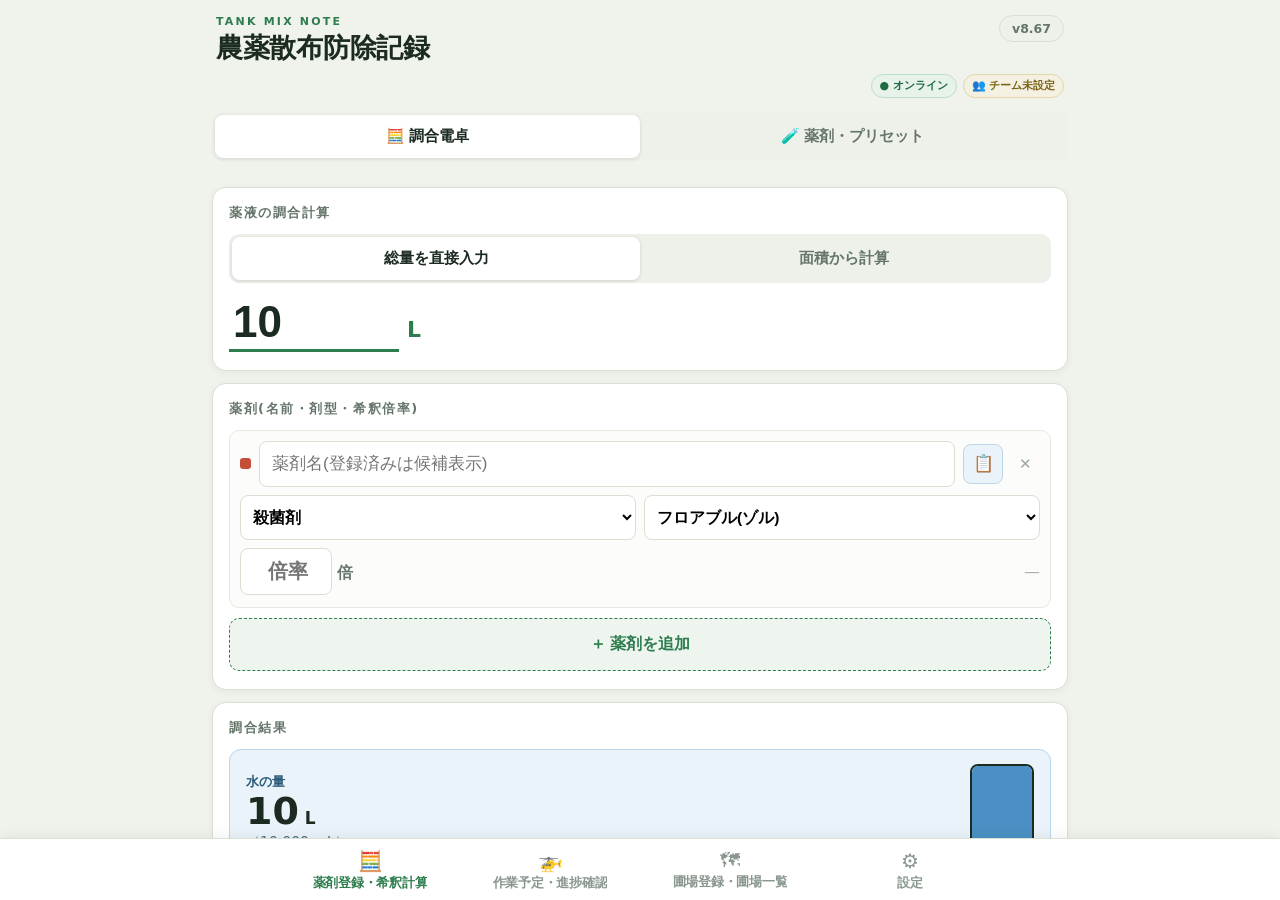
==== index.html @ cd99728a "散布済チェックを進捗地図へ移し、地図を指で回せるようにした(v8.67) ・進捗地図で圃場をタップ →「✓ 散布済にする」で切り替え。   作業一覧の行頭のチェックは外し、一覧側は実績入力だけに戻した" ====
<!DOCTYPE html>
<html lang="ja">
<head>
<meta charset="UTF-8" />
<!-- Content Security Policy。GitHub Pages はレスポンスヘッダを足せないので meta で入れる。
     読み込み先を、実際に使っている先だけに絞る:
       script-src  … 同梱JSと、Googleマップ版で読み込むGoogle Maps API
       img-src     … 地理院タイル(cyberjapandata) と Googleマップの画像
       connect-src … GASの受信口(script.google.com / script.googleusercontent.com)と
                     住所検索(msearch.gsi.go.jp)。
                     Google Maps APIは地図を動かすたびにタイル・経路の情報を
                     maps.googleapis.com / *.gstatic.com へ取りに行くので、
                     これを入れないとGoogleマップ版だけが無言で動かなくなる。
       worker-src  … Google Maps API が blob: の Worker を作るため
       font-src    … Google Maps API のラベル用フォント(fonts.gstatic.com)
       frame-ancestors 'none' … 他サイトへの埋め込み禁止(クリックジャッキング対策)
                     ※meta 経由では無視される(ブラウザが警告を1行出す)。
                       ヘッダを付けられる配信先へ移したときに効くよう、記述だけ残す。
     'unsafe-inline' は現状必須。このファイル自身が
       ・<style> にアプリ全体のリセットCSSと地図の札のスタイルを持っている
       ・<script> で Service Worker を登録している
     ため。外部ファイルに切り出せば外せるが、1ファイルで完結する構成を保つため今は残す。
     なお nonce はGitHub Pages(静的配信)ではリクエストごとに振れないので使えない。 -->
<meta http-equiv="Content-Security-Policy" content="default-src 'self'; script-src 'self' 'unsafe-inline' https://maps.googleapis.com https://maps.gstatic.com; style-src 'self' 'unsafe-inline' https://fonts.googleapis.com; font-src 'self' data: https://fonts.gstatic.com; img-src 'self' data: blob: https://cyberjapandata.gsi.go.jp https://*.googleapis.com https://*.gstatic.com; connect-src 'self' https://script.google.com https://script.googleusercontent.com https://msearch.gsi.go.jp https://maps.googleapis.com https://*.googleapis.com https://*.gstatic.com; worker-src 'self' blob:; frame-ancestors 'none'; base-uri 'none'; object-src 'none'" />
<meta name="viewport" content="width=device-width, initial-scale=1.0, viewport-fit=cover" />
<meta name="theme-color" content="#2E7D4F" />
<meta name="apple-mobile-web-app-capable" content="yes" />
<meta name="apple-mobile-web-app-status-bar-style" content="default" />
<meta name="apple-mobile-web-app-title" content="防除記録" />
<title>農薬散布防除記録</title>
<link rel="manifest" href="./manifest.json" />
<link rel="icon" href="./icon-192.png" />
<link rel="apple-touch-icon" href="./apple-touch-icon.png" />
<style>
  * { box-sizing: border-box; margin: 0; }
  /* 本文の最大幅。app.js の S.header / S.main がこの値を見る。
     スマホは今までどおり640px。タブレット横やノートPCでは
     左右の余白が広すぎて地図も一覧も狭く見えるので広げる。 */
  :root { --shell-w: 640px; }
  @media (min-width: 900px)  { :root { --shell-w: 760px; } }
  @media (min-width: 1280px) { :root { --shell-w: 880px; } }
  html, body { height: 100%; }
  body { background: #F0F3EC; overflow-x: hidden; }
  /* 画面の高さぴったりの器を作り、中身(main)だけをスクロールさせる。
     タブバーを position:fixed で下に貼ると、アドレスバーの出入りや
     キーボードで位置が動く(特にタブレット)。器の中の一番下に置けば動かない。
     dvh は対応していないブラウザで無視され、上の vh が残る */
  .app-shell { display: flex; flex-direction: column; height: 100vh; height: 100dvh; overflow: hidden;
               padding-left: env(safe-area-inset-left); padding-right: env(safe-area-inset-right); }
  /* width:100% を必ず付ける。header と main は中央寄せのため
     margin:"0 auto" を持っており、flex の子で横の auto マージンがあると
     stretch が止まる。すると幅が中身の最大幅になり、狭い端末で
     右端が切れる(360px幅で実測 404px = 56px はみ出し)。 */
  .app-shell > * { flex: 0 0 auto; width: 100%; min-width: 0; }
  .app-shell > main { flex: 1 1 auto; overflow-y: auto; overflow-x: hidden; -webkit-overflow-scrolling: touch; }
  /* 幅の狭い端末でボタンが見切れないようにする。
     flex の子は既定では中身より小さくならず、外へ押し出す */
  .app-shell main button, .app-shell main input, .app-shell main select { max-width: 100%; min-width: 0; }
  .num { font-variant-numeric: tabular-nums; }
  input:focus-visible, button:focus-visible, select:focus-visible { outline: 3px solid #2E7D4F; outline-offset: 1px; }
  button { touch-action: manipulation; }
  /* スマホ向けリセット */
  input, select, textarea { font-size: 16px; } /* iOS自動ズーム防止 */
  /* 地図の高さは app.js が画面の残り全部を実測して入れる。
     ここで !important を付けると、その実測値が効かなくなるので指定しない。 */
  @media print {
    .no-print, nav { display: none !important; }
    body { background: #fff; }
    .print-only { display: block !important; }
  }
  /* 圃場名の札。下に塗りと衛星写真が来るので、暗い無彩色にして文字を読ませる。
     leaflet.css の .leaflet-tooltip はこの <style> より後に読み込まれるので、
     同じ強さのセレクタでは負ける。必ず .leaflet-tooltip と重ねて指定すること。 */
  .leaflet-tooltip.field-label { background: rgba(20,26,20,0.86); color:#fff; border:none; font-weight:700; font-size:12px; padding:2px 6px; box-shadow:none; white-space:nowrap; }
  .leaflet-tooltip.field-label::before { display:none; }
  /* 圃場名と面積は行を分ける。名前に数字が入ると
     「嘉島60 29.17 a」のようにどこまでが名前か読めない */
  .leaflet-tooltip.field-label .fl-name { display:block; line-height:1.25; }
  .leaflet-tooltip.field-label .fl-crop { font-weight:600; color:#D8E6DC; }
  .leaflet-tooltip.field-label .fl-area { display:block; font-weight:600; font-size:11px; color:#BFE3CD; line-height:1.2; }
  /* Googleマップ版の面積は別の札なので、名前の下へずらす */
  .gm-field-area { text-shadow: 0 0 3px rgba(0,0,0,0.95), 0 1px 2px rgba(0,0,0,0.9); transform: translateY(13px); }
  .leaflet-tooltip.field-label .fl-box { display: block; }
  /* Googleマップ版の札は背景を持てないので、縁取りで読ませる */
  .gm-field-label { text-shadow: 0 0 3px rgba(0,0,0,0.95), 0 1px 2px rgba(0,0,0,0.9); }
  .vtx-icon { background:transparent; border:none; }
  /* 頂点。大きいと隣の頂点と重なって細かい調整ができないので小さめにしてある。
     JS側の iconSize / iconAnchor と必ず同じ値にすること(ずれると位置がずれる) */
  .vtx { width:16px; height:16px; border-radius:50%; background:#C74E36; color:#fff; border:1.5px solid #fff; box-shadow:0 1px 3px rgba(0,0,0,0.4); display:flex; align-items:center; justify-content:center; font-weight:800; font-size:9px; }
  /* 選択中の頂点。番号のかわりに✕を出すので、色も濃くして区別できるようにする */
  .vtx-sel { background:#8a2f1c; border-color:#FFD9CF; font-size:11px; }
  /* 辺の中点ハンドル。頂点より小さく薄くして、番号付きの頂点と見分けられるようにする */
  .vtx-mid { width:9px; height:9px; border-radius:50%; background:rgba(199,78,54,0.45); border:1.5px solid rgba(255,255,255,0.85); box-shadow:0 1px 3px rgba(0,0,0,0.3); }
  .leaflet-container { font: inherit; }
</style>
<link rel="stylesheet" href="./leaflet.css" />
</head>
<body>
<div id="root"></div>
<script src="./react.production.min.js"></script>
<script src="./react-dom.production.min.js"></script>
<script src="./leaflet.js"></script>
<script src="./app.js"></script>
<script>
  // Service Worker登録(オフライン対応)
  if ("serviceWorker" in navigator) {
    // 初回インストールかどうか。初回は再読み込み不要なので区別しておく
    var hadController = !!navigator.serviceWorker.controller;
    var reloading = false;
    // 新しいバージョンが有効になったら一度だけ再読み込みして最新画面に切り替える。
    // これが無いと、更新が反映されるまでアプリを2回開き直す必要があった。
    navigator.serviceWorker.addEventListener("controllerchange", function () {
      if (!hadController || reloading) return;
      reloading = true;
      location.reload();
    });
    window.addEventListener("load", function () {
      navigator.serviceWorker.register("./sw.js").then(function (reg) {
        reg.update();
        // ホーム画面アプリを前面に戻したときにも更新を確認する
        // (完全終了しないと更新されない、という状態を防ぐため)
        document.addEventListener("visibilitychange", function () {
          if (document.visibilityState === "visible") reg.update();
        });
      }).catch(function (e) {
        console.error("SW登録失敗", e);
      });
    });
  }
</script>
</body>
</html>
---- leaflet.css ----
/* @preserve
 * Leaflet 1.9.4, a JS library for interactive maps. https://leafletjs.com
 * (c) 2010-2023 Vladimir Agafonkin, (c) 2010-2011 CloudMade
 */
/* required styles */

.leaflet-pane,
.leaflet-tile,
.leaflet-marker-icon,
.leaflet-marker-shadow,
.leaflet-tile-container,
.leaflet-pane > svg,
.leaflet-pane > canvas,
.leaflet-zoom-box,
.leaflet-image-layer,
.leaflet-layer {
	position: absolute;
	left: 0;
	top: 0;
	}
.leaflet-container {
	overflow: hidden;
	}
.leaflet-tile,
.leaflet-marker-icon,
.leaflet-marker-shadow {
	-webkit-user-select: none;
	   -moz-user-select: none;
	        user-select: none;
	  -webkit-user-drag: none;
	}
/* Prevents IE11 from highlighting tiles in blue */
.leaflet-tile::selection {
	background: transparent;
}
/* Safari renders non-retina tile on retina better with this, but Chrome is worse */
.leaflet-safari .leaflet-tile {
	image-rendering: -webkit-optimize-contrast;
	}
/* hack that prevents hw layers "stretching" when loading new tiles */
.leaflet-safari .leaflet-tile-container {
	width: 1600px;
	height: 1600px;
	-webkit-transform-origin: 0 0;
	}
.leaflet-marker-icon,
.leaflet-marker-shadow {
	display: block;
	}
/* .leaflet-container svg: reset svg max-width decleration shipped in Joomla! (joomla.org) 3.x */
/* .leaflet-container img: map is broken in FF if you have max-width: 100% on tiles */
.leaflet-container .leaflet-overlay-pane svg {
	max-width: none !important;
	max-height: none !important;
	}
.leaflet-container .leaflet-marker-pane img,
.leaflet-container .leaflet-shadow-pane img,
.leaflet-container .leaflet-tile-pane img,
.leaflet-container img.leaflet-image-layer,
.leaflet-container .leaflet-tile {
	max-width: none !important;
	max-height: none !important;
	width: auto;
	padding: 0;
	}

.leaflet-container img.leaflet-tile {
	/* See: https://bugs.chromium.org/p/chromium/issues/detail?id=600120 */
	mix-blend-mode: plus-lighter;
}

.leaflet-container.leaflet-touch-zoom {
	-ms-touch-action: pan-x pan-y;
	touch-action: pan-x pan-y;
	}
.leaflet-container.leaflet-touch-drag {
	-ms-touch-action: pinch-zoom;
	/* Fallback for FF which doesn't support pinch-zoom */
	touch-action: none;
	touch-action: pinch-zoom;
}
.leaflet-container.leaflet-touch-drag.leaflet-touch-zoom {
	-ms-touch-action: none;
	touch-action: none;
}
.leaflet-container {
	-webkit-tap-highlight-color: transparent;
}
.leaflet-container a {
	-webkit-tap-highlight-color: rgba(51, 181, 229, 0.4);
}
.leaflet-tile {
	filter: inherit;
	visibility: hidden;
	}
.leaflet-tile-loaded {
	visibility: inherit;
	}
.leaflet-zoom-box {
	width: 0;
	height: 0;
	-moz-box-sizing: border-box;
	     box-sizing: border-box;
	z-index: 800;
	}
/* workaround for https://bugzilla.mozilla.org/show_bug.cgi?id=888319 */
.leaflet-overlay-pane svg {
	-moz-user-select: none;
	}

.leaflet-pane         { z-index: 400; }

.leaflet-tile-pane    { z-index: 200; }
.leaflet-overlay-pane { z-index: 400; }
.leaflet-shadow-pane  { z-index: 500; }
.leaflet-marker-pane  { z-index: 600; }
.leaflet-tooltip-pane   { z-index: 650; }
.leaflet-popup-pane   { z-index: 700; }

.leaflet-map-pane canvas { z-index: 100; }
.leaflet-map-pane svg    { z-index: 200; }

.leaflet-vml-shape {
	width: 1px;
	height: 1px;
	}
.lvml {
	behavior: url(#default#VML);
	display: inline-block;
	position: absolute;
	}


/* control positioning */

.leaflet-control {
	position: relative;
	z-index: 800;
	pointer-events: visiblePainted; /* IE 9-10 doesn't have auto */
	pointer-events: auto;
	}
.leaflet-top,
.leaflet-bottom {
	position: absolute;
	z-index: 1000;
	pointer-events: none;
	}
.leaflet-top {
	top: 0;
	}
.leaflet-right {
	right: 0;
	}
.leaflet-bottom {
	bottom: 0;
	}
.leaflet-left {
	left: 0;
	}
.leaflet-control {
	float: left;
	clear: both;
	}
.leaflet-right .leaflet-control {
	float: right;
	}
.leaflet-top .leaflet-control {
	margin-top: 10px;
	}
.leaflet-bottom .leaflet-control {
	margin-bottom: 10px;
	}
.leaflet-left .leaflet-control {
	margin-left: 10px;
	}
.leaflet-right .leaflet-control {
	margin-right: 10px;
	}


/* zoom and fade animations */

.leaflet-fade-anim .leaflet-popup {
	opacity: 0;
	-webkit-transition: opacity 0.2s linear;
	   -moz-transition: opacity 0.2s linear;
	        transition: opacity 0.2s linear;
	}
.leaflet-fade-anim .leaflet-map-pane .leaflet-popup {
	opacity: 1;
	}
.leaflet-zoom-animated {
	-webkit-transform-origin: 0 0;
	    -ms-transform-origin: 0 0;
	        transform-origin: 0 0;
	}
svg.leaflet-zoom-animated {
	will-change: transform;
}

.leaflet-zoom-anim .leaflet-zoom-animated {
	-webkit-transition: -webkit-transform 0.25s cubic-bezier(0,0,0.25,1);
	   -moz-transition:    -moz-transform 0.25s cubic-bezier(0,0,0.25,1);
	        transition:         transform 0.25s cubic-bezier(0,0,0.25,1);
	}
.leaflet-zoom-anim .leaflet-tile,
.leaflet-pan-anim .leaflet-tile {
	-webkit-transition: none;
	   -moz-transition: none;
	        transition: none;
	}

.leaflet-zoom-anim .leaflet-zoom-hide {
	visibility: hidden;
	}


/* cursors */

.leaflet-interactive {
	cursor: pointer;
	}
.leaflet-grab {
	cursor: -webkit-grab;
	cursor:    -moz-grab;
	cursor:         grab;
	}
.leaflet-crosshair,
.leaflet-crosshair .leaflet-interactive {
	cursor: crosshair;
	}
.leaflet-popup-pane,
.leaflet-control {
	cursor: auto;
	}
.leaflet-dragging .leaflet-grab,
.leaflet-dragging .leaflet-grab .leaflet-interactive,
.leaflet-dragging .leaflet-marker-draggable {
	cursor: move;
	cursor: -webkit-grabbing;
	cursor:    -moz-grabbing;
	cursor:         grabbing;
	}

/* marker & overlays interactivity */
.leaflet-marker-icon,
.leaflet-marker-shadow,
.leaflet-image-layer,
.leaflet-pane > svg path,
.leaflet-tile-container {
	pointer-events: none;
	}

.leaflet-marker-icon.leaflet-interactive,
.leaflet-image-layer.leaflet-interactive,
.leaflet-pane > svg path.leaflet-interactive,
svg.leaflet-image-layer.leaflet-interactive path {
	pointer-events: visiblePainted; /* IE 9-10 doesn't have auto */
	pointer-events: auto;
	}

/* visual tweaks */

.leaflet-container {
	background: #ddd;
	outline-offset: 1px;
	}
.leaflet-container a {
	color: #0078A8;
	}
.leaflet-zoom-box {
	border: 2px dotted #38f;
	background: rgba(255,255,255,0.5);
	}


/* general typography */
.leaflet-container {
	font-family: "Helvetica Neue", Arial, Helvetica, sans-serif;
	font-size: 12px;
	font-size: 0.75rem;
	line-height: 1.5;
	}


/* general toolbar styles */

.leaflet-bar {
	box-shadow: 0 1px 5px rgba(0,0,0,0.65);
	border-radius: 4px;
	}
.leaflet-bar a {
	background-color: #fff;
	border-bottom: 1px solid #ccc;
	width: 26px;
	height: 26px;
	line-height: 26px;
	display: block;
	text-align: center;
	text-decoration: none;
	color: black;
	}
.leaflet-bar a,
.leaflet-control-layers-toggle {
	background-position: 50% 50%;
	background-repeat: no-repeat;
	display: block;
	}
.leaflet-bar a:hover,
.leaflet-bar a:focus {
	background-color: #f4f4f4;
	}
.leaflet-bar a:first-child {
	border-top-left-radius: 4px;
	border-top-right-radius: 4px;
	}
.leaflet-bar a:last-child {
	border-bottom-left-radius: 4px;
	border-bottom-right-radius: 4px;
	border-bottom: none;
	}
.leaflet-bar a.leaflet-disabled {
	cursor: default;
	background-color: #f4f4f4;
	color: #bbb;
	}

.leaflet-touch .leaflet-bar a {
	width: 30px;
	height: 30px;
	line-height: 30px;
	}
.leaflet-touch .leaflet-bar a:first-child {
	border-top-left-radius: 2px;
	border-top-right-radius: 2px;
	}
.leaflet-touch .leaflet-bar a:last-child {
	border-bottom-left-radius: 2px;
	border-bottom-right-radius: 2px;
	}

/* zoom control */

.leaflet-control-zoom-in,
.leaflet-control-zoom-out {
	font: bold 18px 'Lucida Console', Monaco, monospace;
	text-indent: 1px;
	}

.leaflet-touch .leaflet-control-zoom-in, .leaflet-touch .leaflet-control-zoom-out  {
	font-size: 22px;
	}


/* layers control */

.leaflet-control-layers {
	box-shadow: 0 1px 5px rgba(0,0,0,0.4);
	background: #fff;
	border-radius: 5px;
	}
.leaflet-control-layers-toggle {
	background-image: url(images/layers.png);
	width: 36px;
	height: 36px;
	}
.leaflet-retina .leaflet-control-layers-toggle {
	background-image: url(images/layers-2x.png);
	background-size: 26px 26px;
	}
.leaflet-touch .leaflet-control-layers-toggle {
	width: 44px;
	height: 44px;
	}
.leaflet-control-layers .leaflet-control-layers-list,
.leaflet-control-layers-expanded .leaflet-control-layers-toggle {
	display: none;
	}
.leaflet-control-layers-expanded .leaflet-control-layers-list {
	display: block;
	position: relative;
	}
.leaflet-control-layers-expanded {
	padding: 6px 10px 6px 6px;
	color: #333;
	background: #fff;
	}
.leaflet-control-layers-scrollbar {
	overflow-y: scroll;
	overflow-x: hidden;
	padding-right: 5px;
	}
.leaflet-control-layers-selector {
	margin-top: 2px;
	position: relative;
	top: 1px;
	}
.leaflet-control-layers label {
	display: block;
	font-size: 13px;
	font-size: 1.08333em;
	}
.leaflet-control-layers-separator {
	height: 0;
	border-top: 1px solid #ddd;
	margin: 5px -10px 5px -6px;
	}

/* Default icon URLs */
.leaflet-default-icon-path { /* used only in path-guessing heuristic, see L.Icon.Default */
	background-image: url(images/marker-icon.png);
	}


/* attribution and scale controls */

.leaflet-container .leaflet-control-attribution {
	background: #fff;
	background: rgba(255, 255, 255, 0.8);
	margin: 0;
	}
.leaflet-control-attribution,
.leaflet-control-scale-line {
	padding: 0 5px;
	color: #333;
	line-height: 1.4;
	}
.leaflet-control-attribution a {
	text-decoration: none;
	}
.leaflet-control-attribution a:hover,
.leaflet-control-attribution a:focus {
	text-decoration: underline;
	}
.leaflet-attribution-flag {
	display: inline !important;
	vertical-align: baseline !important;
	width: 1em;
	height: 0.6669em;
	}
.leaflet-left .leaflet-control-scale {
	margin-left: 5px;
	}
.leaflet-bottom .leaflet-control-scale {
	margin-bottom: 5px;
	}
.leaflet-control-scale-line {
	border: 2px solid #777;
	border-top: none;
	line-height: 1.1;
	padding: 2px 5px 1px;
	white-space: nowrap;
	-moz-box-sizing: border-box;
	     box-sizing: border-box;
	background: rgba(255, 255, 255, 0.8);
	text-shadow: 1px 1px #fff;
	}
.leaflet-control-scale-line:not(:first-child) {
	border-top: 2px solid #777;
	border-bottom: none;
	margin-top: -2px;
	}
.leaflet-control-scale-line:not(:first-child):not(:last-child) {
	border-bottom: 2px solid #777;
	}

.leaflet-touch .leaflet-control-attribution,
.leaflet-touch .leaflet-control-layers,
.leaflet-touch .leaflet-bar {
	box-shadow: none;
	}
.leaflet-touch .leaflet-control-layers,
.leaflet-touch .leaflet-bar {
	border: 2px solid rgba(0,0,0,0.2);
	background-clip: padding-box;
	}


/* popup */

.leaflet-popup {
	position: absolute;
	text-align: center;
	margin-bottom: 20px;
	}
.leaflet-popup-content-wrapper {
	padding: 1px;
	text-align: left;
	border-radius: 12px;
	}
.leaflet-popup-content {
	margin: 13px 24px 13px 20px;
	line-height: 1.3;
	font-size: 13px;
	font-size: 1.08333em;
	min-height: 1px;
	}
.leaflet-popup-content p {
	margin: 17px 0;
	margin: 1.3em 0;
	}
.leaflet-popup-tip-container {
	width: 40px;
	height: 20px;
	position: absolute;
	left: 50%;
	margin-top: -1px;
	margin-left: -20px;
	overflow: hidden;
	pointer-events: none;
	}
.leaflet-popup-tip {
	width: 17px;
	height: 17px;
	padding: 1px;

	margin: -10px auto 0;
	pointer-events: auto;

	-webkit-transform: rotate(45deg);
	   -moz-transform: rotate(45deg);
	    -ms-transform: rotate(45deg);
	        transform: rotate(45deg);
	}
.leaflet-popup-content-wrapper,
.leaflet-popup-tip {
	background: white;
	color: #333;
	box-shadow: 0 3px 14px rgba(0,0,0,0.4);
	}
.leaflet-container a.leaflet-popup-close-button {
	position: absolute;
	top: 0;
	right: 0;
	border: none;
	text-align: center;
	width: 24px;
	height: 24px;
	font: 16px/24px Tahoma, Verdana, sans-serif;
	color: #757575;
	text-decoration: none;
	background: transparent;
	}
.leaflet-container a.leaflet-popup-close-button:hover,
.leaflet-container a.leaflet-popup-close-button:focus {
	color: #585858;
	}
.leaflet-popup-scrolled {
	overflow: auto;
	}

.leaflet-oldie .leaflet-popup-content-wrapper {
	-ms-zoom: 1;
	}
.leaflet-oldie .leaflet-popup-tip {
	width: 24px;
	margin: 0 auto;

	-ms-filter: "progid:DXImageTransform.Microsoft.Matrix(M11=0.70710678, M12=0.70710678, M21=-0.70710678, M22=0.70710678)";
	filter: progid:DXImageTransform.Microsoft.Matrix(M11=0.70710678, M12=0.70710678, M21=-0.70710678, M22=0.70710678);
	}

.leaflet-oldie .leaflet-control-zoom,
.leaflet-oldie .leaflet-control-layers,
.leaflet-oldie .leaflet-popup-content-wrapper,
.leaflet-oldie .leaflet-popup-tip {
	border: 1px solid #999;
	}


/* div icon */

.leaflet-div-icon {
	background: #fff;
	border: 1px solid #666;
	}


/* Tooltip */
/* Base styles for the element that has a tooltip */
.leaflet-tooltip {
	position: absolute;
	padding: 6px;
	background-color: #fff;
	border: 1px solid #fff;
	border-radius: 3px;
	color: #222;
	white-space: nowrap;
	-webkit-user-select: none;
	-moz-user-select: none;
	-ms-user-select: none;
	user-select: none;
	pointer-events: none;
	box-shadow: 0 1px 3px rgba(0,0,0,0.4);
	}
.leaflet-tooltip.leaflet-interactive {
	cursor: pointer;
	pointer-events: auto;
	}
.leaflet-tooltip-top:before,
.leaflet-tooltip-bottom:before,
.leaflet-tooltip-left:before,
.leaflet-tooltip-right:before {
	position: absolute;
	pointer-events: none;
	border: 6px solid transparent;
	background: transparent;
	content: "";
	}

/* Directions */

.leaflet-tooltip-bottom {
	margin-top: 6px;
}
.leaflet-tooltip-top {
	margin-top: -6px;
}
.leaflet-tooltip-bottom:before,
.leaflet-tooltip-top:before {
	left: 50%;
	margin-left: -6px;
	}
.leaflet-tooltip-top:before {
	bottom: 0;
	margin-bottom: -12px;
	border-top-color: #fff;
	}
.leaflet-tooltip-bottom:before {
	top: 0;
	margin-top: -12px;
	margin-left: -6px;
	border-bottom-color: #fff;
	}
.leaflet-tooltip-left {
	margin-left: -6px;
}
.leaflet-tooltip-right {
	margin-left: 6px;
}
.leaflet-tooltip-left:before,
.leaflet-tooltip-right:before {
	top: 50%;
	margin-top: -6px;
	}
.leaflet-tooltip-left:before {
	right: 0;
	margin-right: -12px;
	border-left-color: #fff;
	}
.leaflet-tooltip-right:before {
	left: 0;
	margin-left: -12px;
	border-right-color: #fff;
	}

/* Printing */

@media print {
	/* Prevent printers from removing background-images of controls. */
	.leaflet-control {
		-webkit-print-color-adjust: exact;
		print-color-adjust: exact;
		}
	}
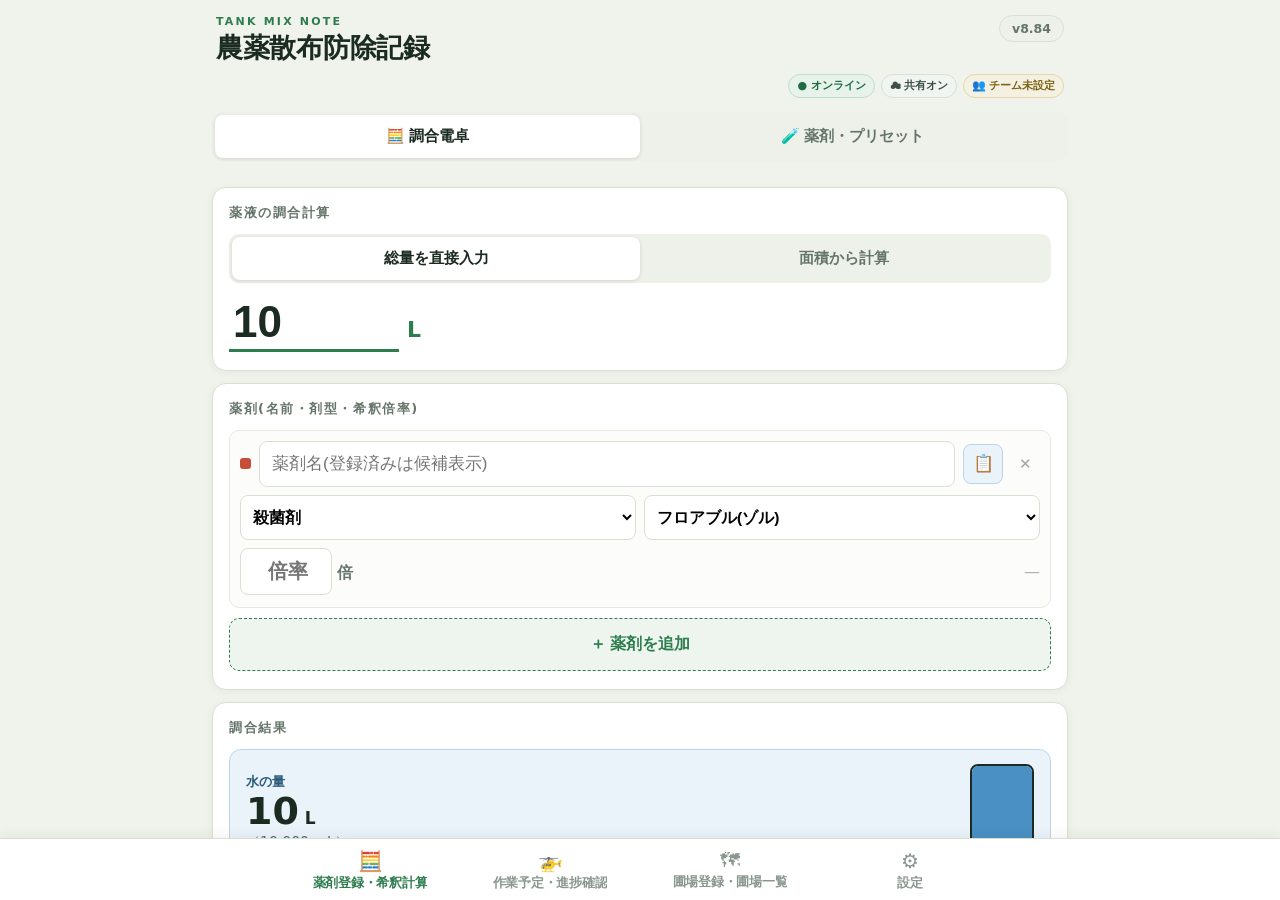
==== commit 6d492f4a: "保存の失敗を画面に出し、CSVの固形剤を g にした(v8.84) save() は catch で console.error するだけだった。React の状態は先に 更新されているので、画面には" ====
--- a/index.html
+++ b/index.html
@@ -20,7 +20,15 @@
        ・<style> にアプリ全体のリセットCSSと地図の札のスタイルを持っている
        ・<script> で Service Worker を登録している
      ため。外部ファイルに切り出せば外せるが、1ファイルで完結する構成を保つため今は残す。
-     なお nonce はGitHub Pages(静的配信)ではリクエストごとに振れないので使えない。 -->
+     なお nonce はGitHub Pages(静的配信)ではリクエストごとに振れないので使えない。
+
+     ⚠ frame-ancestors は <meta> 経由だと**ブラウザに無視される**(仕様)。
+     コンソールに「the Content Security Policy directive 'frame-ancestors' is
+     ignored when delivered via a <meta> element」と出るのはこれ。実測で確認済み。
+     効かせるにはHTTPヘッダーが要るが、GitHub Pages はヘッダーを付けられないので
+     **この構成では埋め込みを防げない**。行を残してあるのは、ヘッダーを付けられる
+     場所へ移したときにそのまま効くようにするため。今は効いていないと思って扱うこと。
+     ログインもセッションも無いため、埋め込まれても他人のデータは見えない。 -->
 <meta http-equiv="Content-Security-Policy" content="default-src 'self'; script-src 'self' 'unsafe-inline' https://maps.googleapis.com https://maps.gstatic.com; style-src 'self' 'unsafe-inline' https://fonts.googleapis.com; font-src 'self' data: https://fonts.gstatic.com; img-src 'self' data: blob: https://cyberjapandata.gsi.go.jp https://*.googleapis.com https://*.gstatic.com; connect-src 'self' https://script.google.com https://script.googleusercontent.com https://msearch.gsi.go.jp https://maps.googleapis.com https://*.googleapis.com https://*.gstatic.com; worker-src 'self' blob:; frame-ancestors 'none'; base-uri 'none'; object-src 'none'" />
 <meta name="viewport" content="width=device-width, initial-scale=1.0, viewport-fit=cover" />
 <meta name="theme-color" content="#2E7D4F" />
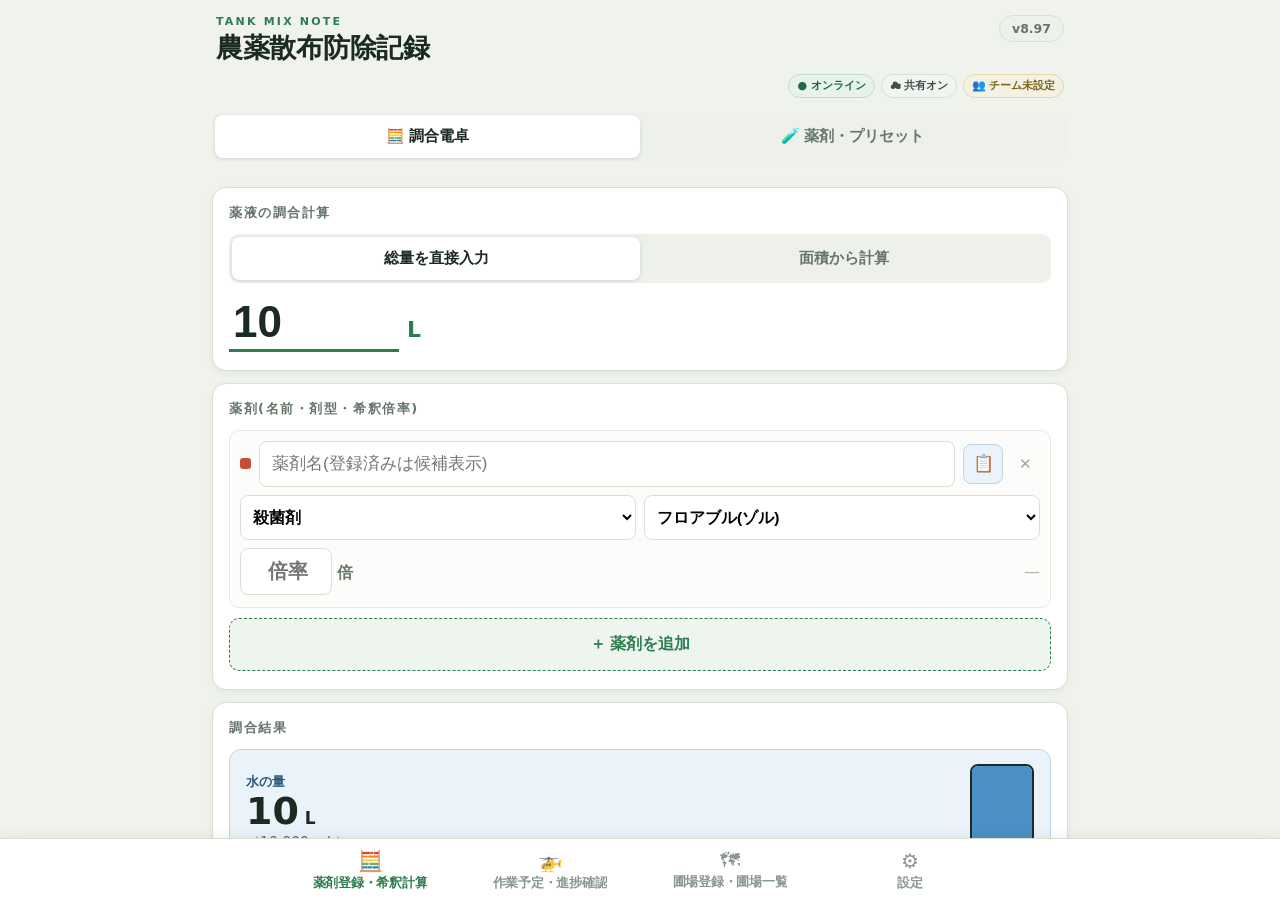
==== commit 38d52167: "札に散布した人の名前を出し、記録者ごとの実績集計を足した(v8.97) ・進捗地図の札に、散布を済ませた人の名前を出す(緑・青のときだけ) ・受け取った作業の記録者名を、この端末の名前で上書きしていた" ====
--- a/index.html
+++ b/index.html
@@ -88,6 +88,10 @@
   .leaflet-tooltip.field-label .fl-area { display:block; font-weight:600; font-size:11px; color:#BFE3CD; line-height:1.2; }
   /* Googleマップ版の面積は別の札なので、名前の下へずらす */
   .gm-field-area { text-shadow: 0 0 3px rgba(0,0,0,0.95), 0 1px 2px rgba(0,0,0,0.9); transform: translateY(13px); }
+  /* 実施済みのときだけ出る、済ませた人の名前 */
+  .leaflet-tooltip.field-label .fl-by { display:block; font-weight:600; font-size:11px; color:#FFE9A8; line-height:1.2; }
+  /* Googleマップ版の記録者名は3枚目の札なので、面積のさらに下へ */
+  .gm-field-by { text-shadow: 0 0 3px rgba(0,0,0,0.95), 0 1px 2px rgba(0,0,0,0.9); transform: translateY(26px); }
   .leaflet-tooltip.field-label .fl-box { display: block; }
   /* Googleマップ版の札は背景を持てないので、縁取りで読ませる */
   .gm-field-label { text-shadow: 0 0 3px rgba(0,0,0,0.95), 0 1px 2px rgba(0,0,0,0.9); }
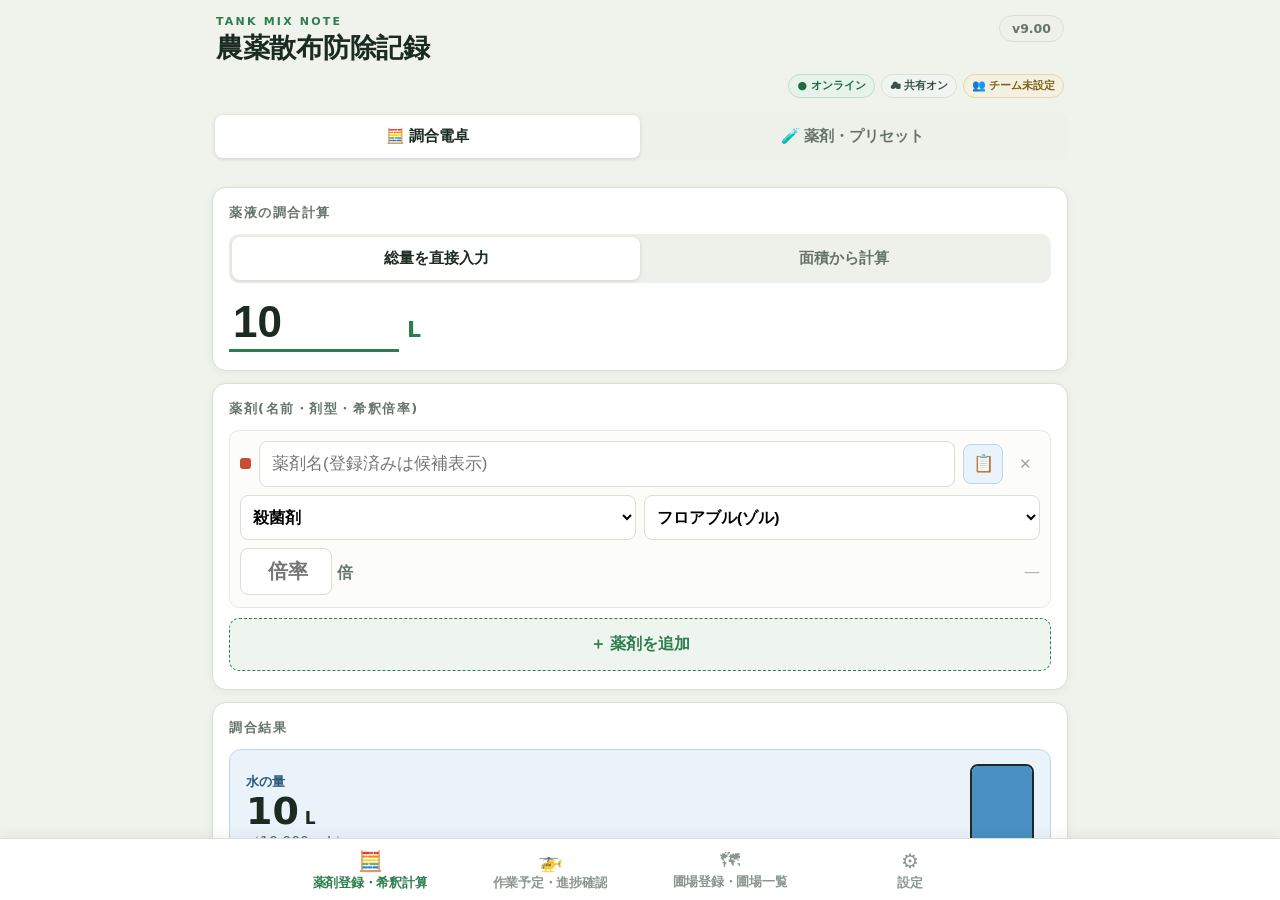
==== commit 84248fa7: "札を出す倍率と大きさを圃場の広さで分けた(v9.00) ・大(30a以上)は基準の倍率のまま、中(10〜30a)は1段、小(10a未満)は   2段寄ってから出す。基準は地図ごとに違う(進捗地図15 " ====
--- a/index.html
+++ b/index.html
@@ -92,6 +92,15 @@
   .leaflet-tooltip.field-label .fl-by { display:block; font-weight:600; font-size:11px; color:#FFE9A8; line-height:1.2; }
   /* Googleマップ版の記録者名は3枚目の札なので、面積のさらに下へ */
   .gm-field-by { text-shadow: 0 0 3px rgba(0,0,0,0.95), 0 1px 2px rgba(0,0,0,0.9); transform: translateY(26px); }
+  /* 面積で札の大きさを分ける。小さい圃場の札が大きな圃場と
+     同じ大きさだと、寄ったときに小さいほうだけ目立つ */
+  .leaflet-tooltip.field-label.fl-lg { font-size:13px; padding:3px 7px; }
+  .leaflet-tooltip.field-label.fl-md { font-size:12px; padding:2px 6px; }
+  .leaflet-tooltip.field-label.fl-sm { font-size:11px; padding:1px 5px; }
+  .leaflet-tooltip.field-label.fl-lg .fl-area,
+  .leaflet-tooltip.field-label.fl-lg .fl-by { font-size:12px; }
+  .leaflet-tooltip.field-label.fl-sm .fl-area,
+  .leaflet-tooltip.field-label.fl-sm .fl-by { font-size:10px; }
   .leaflet-tooltip.field-label .fl-box { display: block; }
   /* Googleマップ版の札は背景を持てないので、縁取りで読ませる */
   .gm-field-label { text-shadow: 0 0 3px rgba(0,0,0,0.95), 0 1px 2px rgba(0,0,0,0.9); }
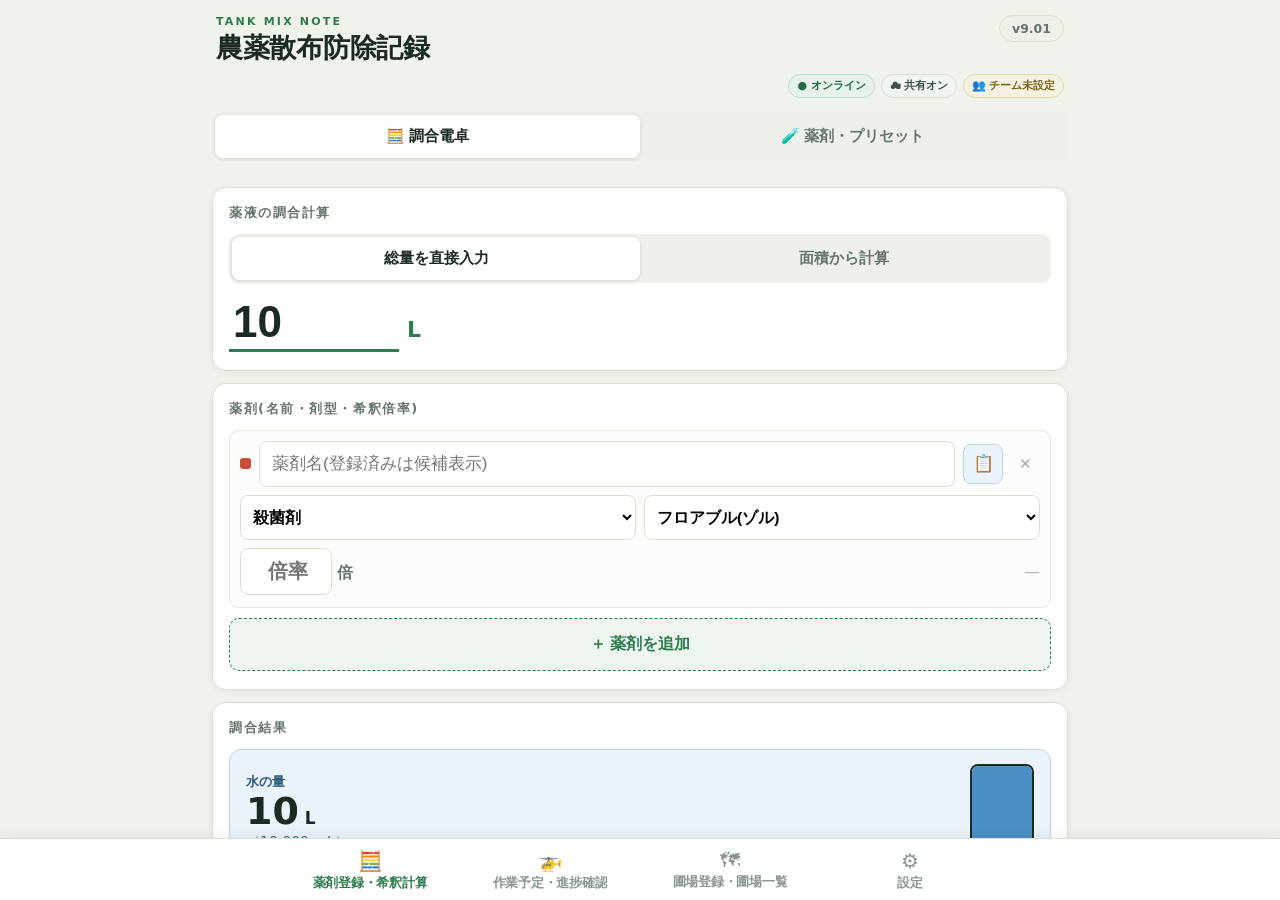
==== commit 3306ccf2: "札の作り方を変えて52倍速くし、さかのぼる日数を2日にした(v9.01) 重さの原因(ブラウザで実測): ・Leaflet の permanent ツールチップは direction:"center"" ====
--- a/index.html
+++ b/index.html
@@ -77,31 +77,41 @@
     .print-only { display: block !important; }
   }
   /* 圃場名の札。下に塗りと衛星写真が来るので、暗い無彩色にして文字を読ませる。
-     leaflet.css の .leaflet-tooltip はこの <style> より後に読み込まれるので、
-     同じ強さのセレクタでは負ける。必ず .leaflet-tooltip と重ねて指定すること。 */
-  .leaflet-tooltip.field-label { background: rgba(20,26,20,0.86); color:#fff; border:none; font-weight:700; font-size:12px; padding:2px 6px; box-shadow:none; white-space:nowrap; }
-  .leaflet-tooltip.field-label::before { display:none; }
+     v9.01 でツールチップをやめ、divIcon のマーカーにした。
+     ツールチップは中央寄せのために1枚ごとに実寸を測り、
+     170枚で 886ms かかっていた(divIcon なら 17ms)。
+     外側の .field-label は 0×0 にし、中の .fl-inner を transform で中央に寄せる。
+     こうすればブラウザに大きさを測らせずに中央揃えにできる。 */
+  .leaflet-marker-icon.field-label {
+    width:0 !important; height:0 !important; margin:0 !important;
+    background:none; border:none;
+    /* 札がクリックを食うと、圃場を押しても吹き出しが開かない */
+    pointer-events:none;
+  }
+  .field-label .fl-inner {
+    position:absolute; left:0; top:0; transform:translate(-50%,-50%);
+    display:block; white-space:nowrap;
+    background: rgba(20,26,20,0.86); color:#fff; border-radius:3px;
+    font-weight:700; font-size:12px; padding:2px 6px; line-height:1.25;
+  }
   /* 圃場名と面積は行を分ける。名前に数字が入ると
      「嘉島60 29.17 a」のようにどこまでが名前か読めない */
-  .leaflet-tooltip.field-label .fl-name { display:block; line-height:1.25; }
-  .leaflet-tooltip.field-label .fl-crop { font-weight:600; color:#D8E6DC; }
-  .leaflet-tooltip.field-label .fl-area { display:block; font-weight:600; font-size:11px; color:#BFE3CD; line-height:1.2; }
+  .field-label .fl-name { display:block; line-height:1.25; }
+  .field-label .fl-crop { font-weight:600; color:#D8E6DC; }
+  .field-label .fl-area { display:block; font-weight:600; font-size:11px; color:#BFE3CD; line-height:1.2; }
+  /* 実施済みのときだけ出る、済ませた人の名前 */
+  .field-label .fl-by { display:block; font-weight:600; font-size:11px; color:#FFE9A8; line-height:1.2; }
+  /* 面積で札の大きさを分ける。小さい圃場の札が大きな圃場と
+     同じ大きさだと、寄ったときに小さいほうだけ目立つ */
+  .field-label.fl-lg .fl-inner { font-size:13px; padding:3px 7px; }
+  .field-label.fl-md .fl-inner { font-size:12px; padding:2px 6px; }
+  .field-label.fl-sm .fl-inner { font-size:11px; padding:1px 5px; }
+  .field-label.fl-lg .fl-area, .field-label.fl-lg .fl-by { font-size:12px; }
+  .field-label.fl-sm .fl-area, .field-label.fl-sm .fl-by { font-size:10px; }
   /* Googleマップ版の面積は別の札なので、名前の下へずらす */
   .gm-field-area { text-shadow: 0 0 3px rgba(0,0,0,0.95), 0 1px 2px rgba(0,0,0,0.9); transform: translateY(13px); }
-  /* 実施済みのときだけ出る、済ませた人の名前 */
-  .leaflet-tooltip.field-label .fl-by { display:block; font-weight:600; font-size:11px; color:#FFE9A8; line-height:1.2; }
   /* Googleマップ版の記録者名は3枚目の札なので、面積のさらに下へ */
   .gm-field-by { text-shadow: 0 0 3px rgba(0,0,0,0.95), 0 1px 2px rgba(0,0,0,0.9); transform: translateY(26px); }
-  /* 面積で札の大きさを分ける。小さい圃場の札が大きな圃場と
-     同じ大きさだと、寄ったときに小さいほうだけ目立つ */
-  .leaflet-tooltip.field-label.fl-lg { font-size:13px; padding:3px 7px; }
-  .leaflet-tooltip.field-label.fl-md { font-size:12px; padding:2px 6px; }
-  .leaflet-tooltip.field-label.fl-sm { font-size:11px; padding:1px 5px; }
-  .leaflet-tooltip.field-label.fl-lg .fl-area,
-  .leaflet-tooltip.field-label.fl-lg .fl-by { font-size:12px; }
-  .leaflet-tooltip.field-label.fl-sm .fl-area,
-  .leaflet-tooltip.field-label.fl-sm .fl-by { font-size:10px; }
-  .leaflet-tooltip.field-label .fl-box { display: block; }
   /* Googleマップ版の札は背景を持てないので、縁取りで読ませる */
   .gm-field-label { text-shadow: 0 0 3px rgba(0,0,0,0.95), 0 1px 2px rgba(0,0,0,0.9); }
   .vtx-icon { background:transparent; border:none; }
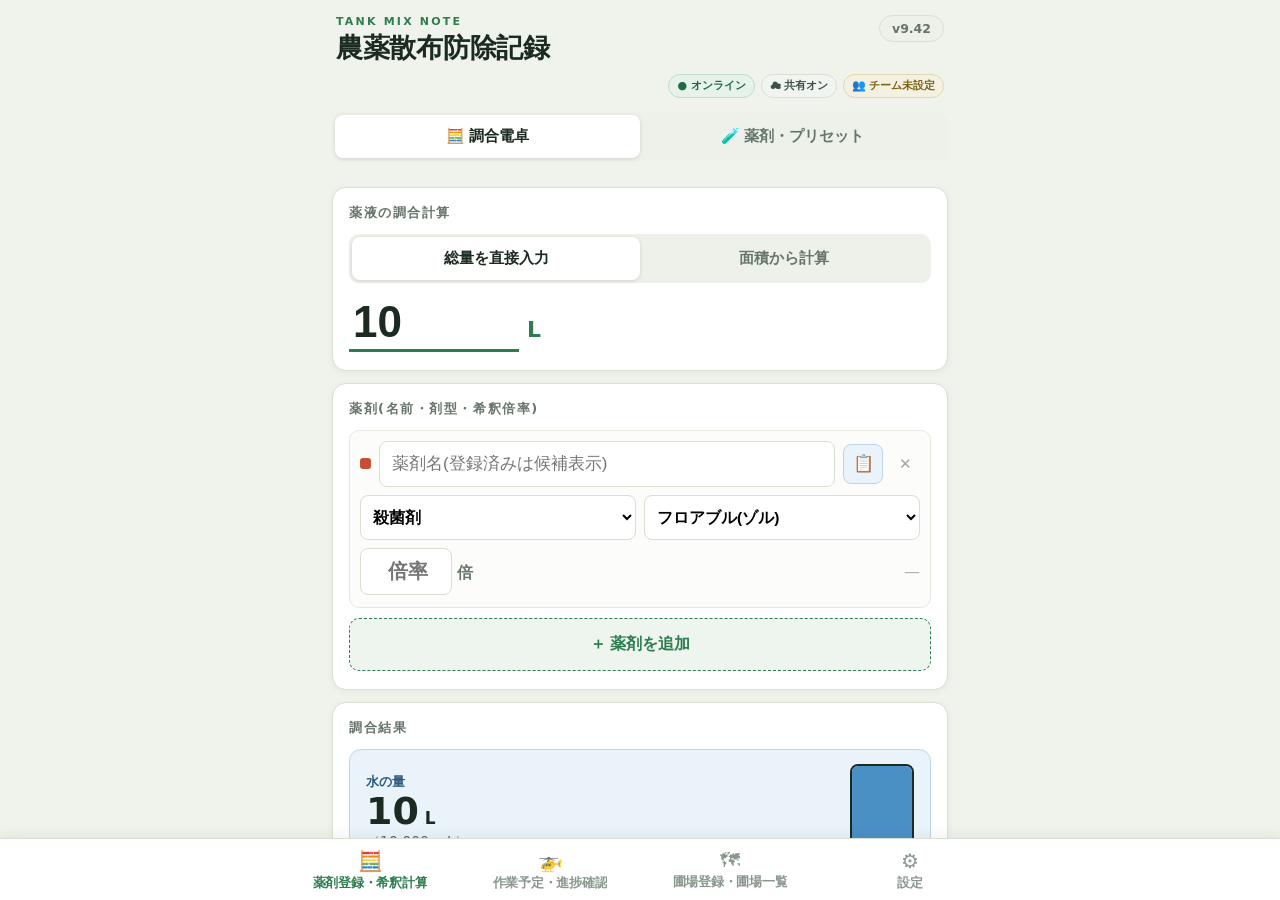
==== commit 3a0ea9fe: "UIを整理し作業タブを予定/圃場の2画面に分けた(v9.42) ・重複していた地図直下の実績送信ボタンを削除(同じ pushResults を呼ぶ2つ目だった) ・本文の最大幅を640px固定に(76" ====
--- a/index.html
+++ b/index.html
@@ -42,11 +42,9 @@
 <style>
   * { box-sizing: border-box; margin: 0; }
   /* 本文の最大幅。app.js の S.header / S.main がこの値を見る。
-     スマホは今までどおり640px。タブレット横やノートPCでは
-     左右の余白が広すぎて地図も一覧も狭く見えるので広げる。 */
+     画面幅によらず640pxに固定。大画面で横に間延びして見えるのを避け、
+     スマホと同じ縦長のすっきりした見た目に揃える。 */
   :root { --shell-w: 640px; }
-  @media (min-width: 900px)  { :root { --shell-w: 760px; } }
-  @media (min-width: 1280px) { :root { --shell-w: 880px; } }
   html, body { height: 100%; }
   body { background: #F0F3EC; overflow-x: hidden; }
   /* 画面の高さぴったりの器を作り、中身(main)だけをスクロールさせる。
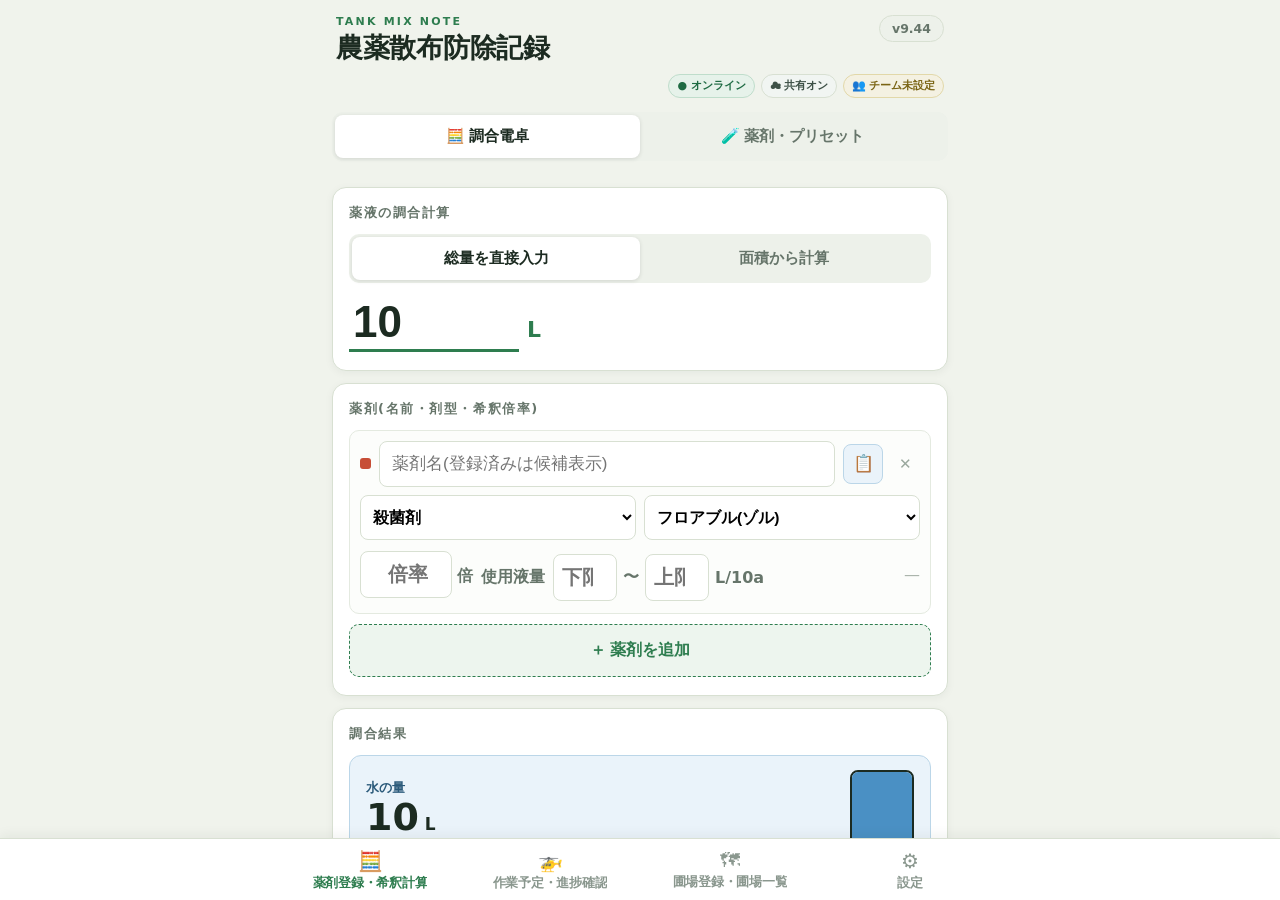
==== commit 549b60a5: "混用計算を調合電卓に統合し、地図に地名/回転切替と全画面時のタブ非表示を追加(v9.44) ・別タブ「💧 混用投下量」を廃止し、通常の調合電卓に統合(機能が重複していたため)。   各薬剤行に使用液量" ====
--- a/index.html
+++ b/index.html
@@ -47,6 +47,10 @@
   :root { --shell-w: 640px; }
   html, body { height: 100%; }
   body { background: #F0F3EC; overflow-x: hidden; }
+  /* 地図を全画面にしている間は下部タブバーを隠す(v9.44)。特にタブレット・スマホで
+     タブバーが全画面の覆いより手前に描かれて地図に重なるのを防ぐ。
+     app.js が body に map-full クラスを付け外しする。 */
+  body.map-full .app-tabbar { display: none !important; }
   /* 画面の高さぴったりの器を作り、中身(main)だけをスクロールさせる。
      タブバーを position:fixed で下に貼ると、アドレスバーの出入りや
      キーボードで位置が動く(特にタブレット)。器の中の一番下に置けば動かない。
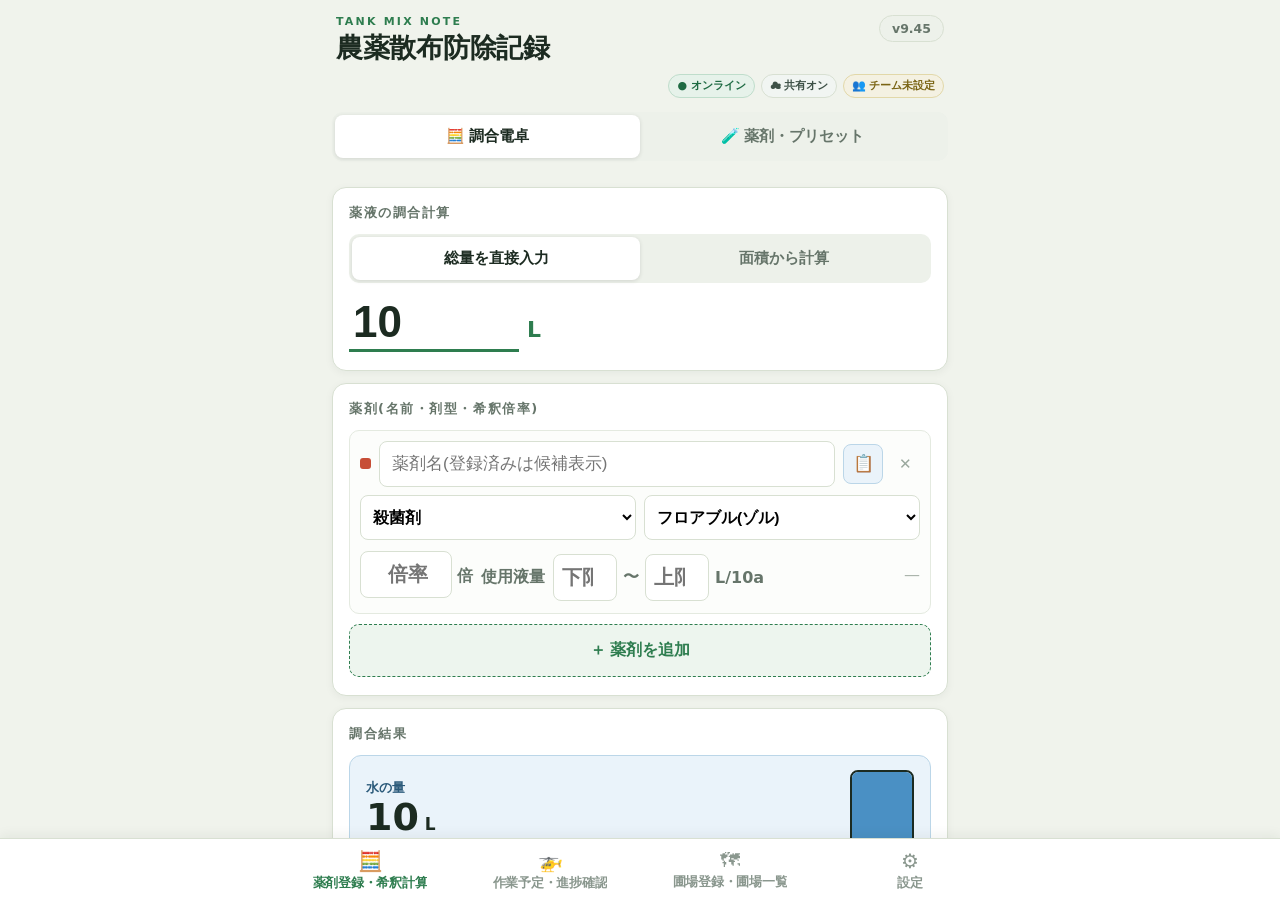
==== commit 9f53269c: "地名/回転トグルの無反応を修正し、圃場名の札をAMEで高速化(v9.45) ・作業圃場(全画面の進捗地図)で地名(ラスター)⇔回転(ベクター)の切替が効かない不具合を修正。   WorkTab から " ====
--- a/index.html
+++ b/index.html
@@ -116,6 +116,25 @@
   .gm-field-by { text-shadow: 0 0 3px rgba(0,0,0,0.95), 0 1px 2px rgba(0,0,0,0.9); transform: translateY(26px); }
   /* Googleマップ版の札は背景を持てないので、縁取りで読ませる */
   .gm-field-label { text-shadow: 0 0 3px rgba(0,0,0,0.95), 0 1px 2px rgba(0,0,0,0.9); }
+  /* Googleマップ AdvancedMarkerElement 版の札(v9.44)。名前・面積・記録者を
+     1枚のDOMに入れて1オーバーレイに集約する(旧版は透明マーカー3枚)。
+     見た目は Leaflet 版の .fl-inner に合わせる。AME の content は既定で
+     下端中央が座標に来るので、translateY(50%) で中央を座標に合わせる。 */
+  .gm-adv-label {
+    display:inline-block; white-space:nowrap; transform:translateY(50%);
+    background: rgba(20,26,20,0.86); color:#fff; border-radius:3px;
+    font-weight:700; font-size:12px; padding:2px 6px; line-height:1.25;
+    /* 札がタップを食うと圃場を押しても吹き出しが開かない */
+    pointer-events:none;
+  }
+  .gm-adv-label .fl-name { display:block; line-height:1.25; }
+  .gm-adv-label .fl-area { display:block; font-weight:600; font-size:11px; color:#BFE3CD; line-height:1.2; }
+  .gm-adv-label .fl-by { display:block; font-weight:600; font-size:11px; color:#FFE9A8; line-height:1.2; }
+  .gm-adv-label.gm-adv-lg { font-size:13px; padding:3px 7px; }
+  .gm-adv-label.gm-adv-md { font-size:12px; padding:2px 6px; }
+  .gm-adv-label.gm-adv-sm { font-size:11px; padding:1px 5px; }
+  .gm-adv-label.gm-adv-lg .fl-area, .gm-adv-label.gm-adv-lg .fl-by { font-size:12px; }
+  .gm-adv-label.gm-adv-sm .fl-area, .gm-adv-label.gm-adv-sm .fl-by { font-size:10px; }
   .vtx-icon { background:transparent; border:none; }
   /* 頂点。大きいと隣の頂点と重なって細かい調整ができないので小さめにしてある。
      JS側の iconSize / iconAnchor と必ず同じ値にすること(ずれると位置がずれる) */
